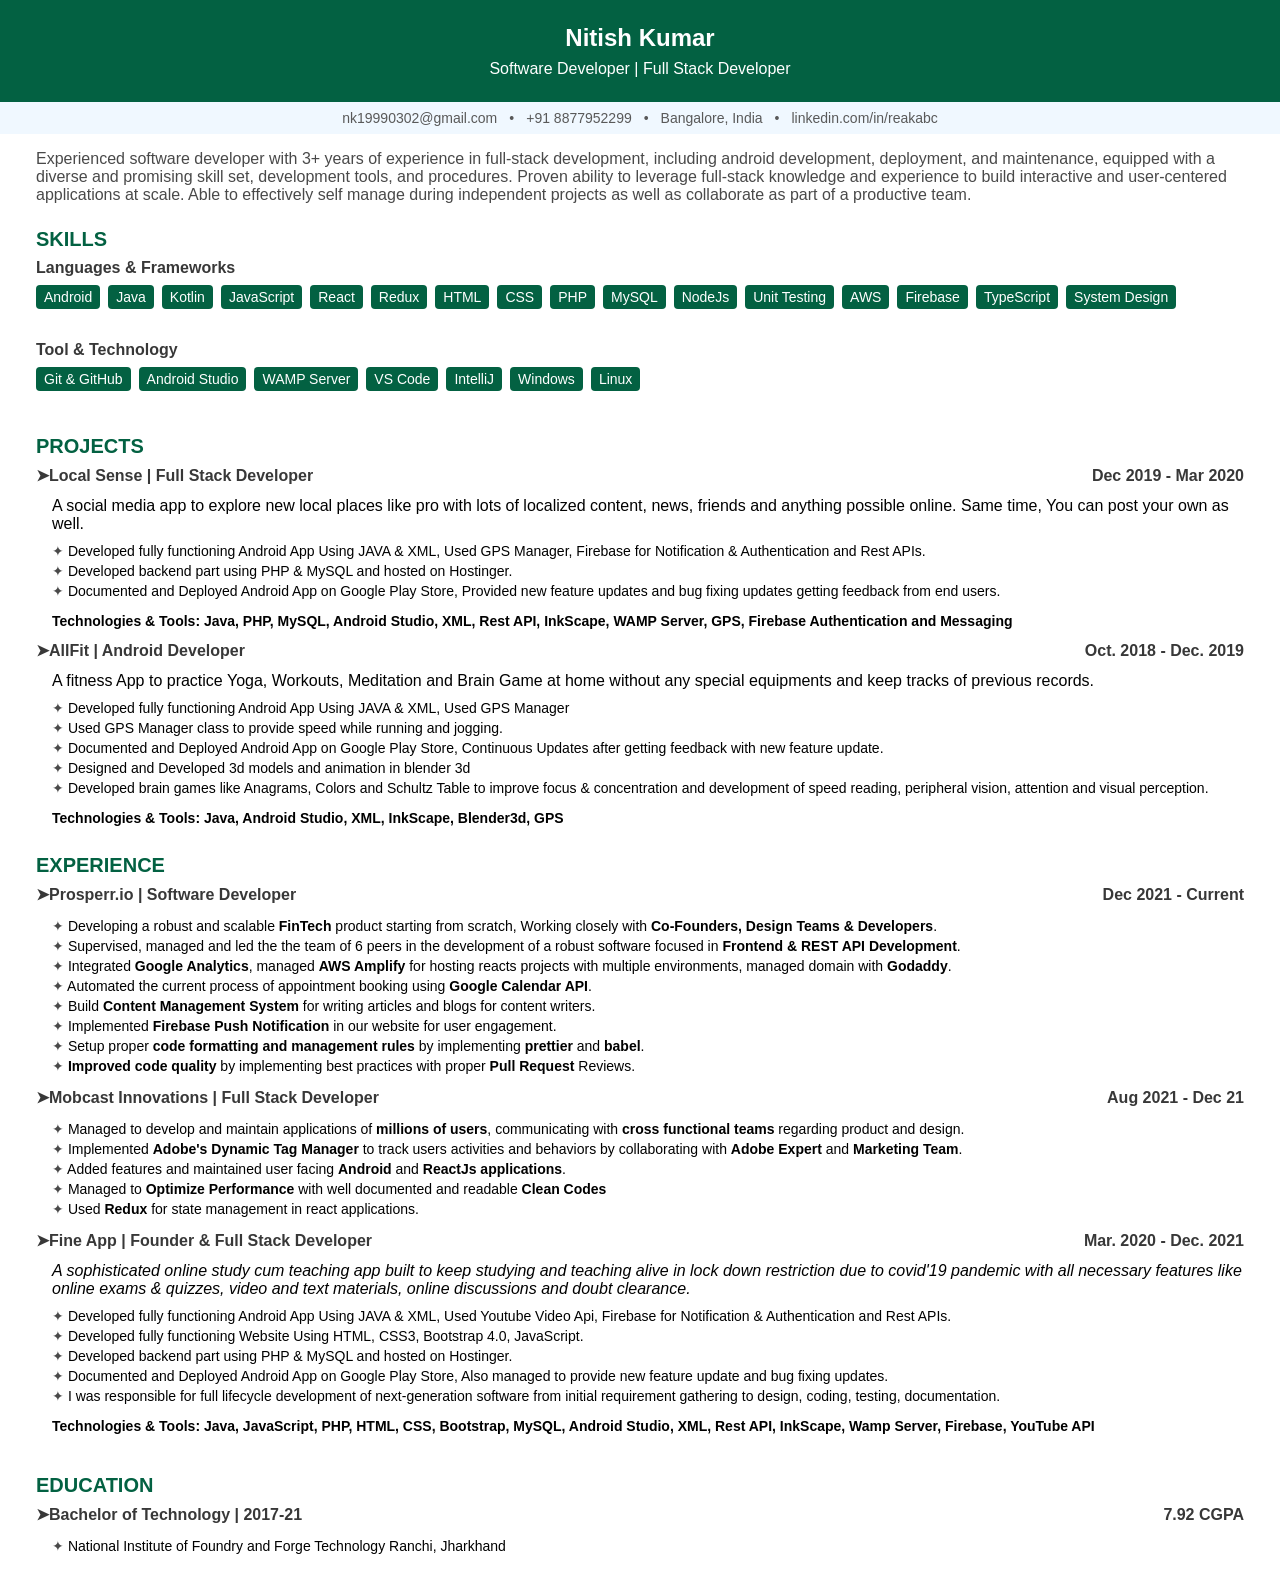
==== index.html @ 5aae714b "index.html added" ====
<!DOCTYPE html>
<html lang="en">
    <head>
        <meta charset="UTF-8" />
        <meta http-equiv="X-UA-Compatible" content="IE=edge" />
        <meta name="viewport" content="width=device-width, initial-scale=1.0" />
        <title>Resume_Nitish_Kumar</title>
        <link rel="stylesheet" href="style.css" />
        <script src="./main.js"></script>
    </head>
    <body>
        <section class="section heading">
            <h2>Nitish Kumar</h2>
            <p class="sub-heading">Software Developer | Full Stack Developer</p>
        </section>
        <section class="section personal-details">
            <ul class="contact-details">
                <li>nk19990302@gmail.com</li>
                <li>•</li>
                <li>+91 8877952299</li>
                <li>•</li>
                <li>Bangalore, India</li>
                <li>•</li>
                <li>linkedin.com/in/reakabc</li>
            </ul>
        </section>
        <section class="section" id="intro-section">
            <script>
                renderIntro();
            </script>
        </section>
        <section>
            <h2 class="title">SKILLS</h2>
        </section>
        <section class="section skills">
            <h3 class="main-heading">Languages & Frameworks</h3>
            <div class="main-skills">
                <ul class="skill-set" id="skill-set">
                    <script>
                        renderLanguages();
                    </script>
                </ul>
            </div>
        </section>
        <section class="section skills">
            <h3 class="main-heading">Tool & Technology</h3>
            <div class="main-skills">
                <ul class="tool-set" id="tool-set">
                    <script>
                        renderTools();
                    </script>
                </ul>
            </div>
        </section>
        <section>
            <h2 class="title" style="margin-top: 20px">PROJECTS</h2>
        </section>
        <section class="section experiences" id="projects">
            <script>
                renderExperience("projects");
            </script>
        </section>
        <section>
            <h2 class="title">EXPERIENCE</h2>
        </section>
        <section class="section experiences" id="experiences">
            <script>
                renderExperience("experiences");
            </script>
        </section>

        <section>
            <h2 class="title" style="margin-top: 20px">EDUCATION</h2>
        </section>
        <section class="section experiences" id="education">
            <script>
                renderExperience("educations");
            </script>
        </section>
    </body>
</html>
---- style.css ----
* {
    box-sizing: border-box;
    font-family: sans-serif;
    margin: 0px;
}


.heading {
    padding: 24px 24px;
    background-color: rgb(3, 97, 66);
    text-align: center;
    color: white;
}

.sub-heading {
    margin-top: 8px;
    color: white;
}

.personal-details {
    background-color: aliceblue;
    color: rgb(89, 89, 89);
}

.contact-details {
    display: flex;
    justify-content: center;
    align-items: center;
    padding: 8px;
    column-gap: 12px;
}

li {
    list-style: none;
    font-size: 14px;
}

.short-desc {
    padding: 16px 36px;
    background-color: white;
    color: rgb(73, 73, 73);
}

.skills {
    padding: 8px 36px;
}

.main-heading {
    font-size: 16px;
    color: rgb(56, 56, 56);
}

.skill-set,
.tool-set {
    list-style: none;
    padding: 8px 0px;
}

.skill {
    background-color: rgb(3, 97, 66);
    color: white;
    padding: 4px 8px;
    display: inline-block;
    border-radius: 4px;
    margin-right: 8px;
    margin-bottom: 8px;
}

.title {
    color: rgb(3, 97, 66);
    margin-left: 36px;
    font-size: 20px;
    margin-top: 8px;
}

.experiences {
    padding: 8px 36px;
}

.flex-row{
  display: flex;
  justify-content: space-between;
  align-items: center;
}

.roles-n-responsibilities li:before {
  content: "\2726 ";
  display: inline-block;
  color: rgb(73, 73, 73);
}

.roles-n-responsibilities{
  padding-left: 16px;
  line-height: 20px;
  margin-top: 8px;
}

.about {
    margin-left: 16px;
    margin-top: 12px;
}

.techs {
    font-weight: bold;
    font-size: 14px;
    margin-top: 12px;
    margin-left: 16px;
    margin-bottom: 12px;
}

@media print {
    /* h2 { 
      page-break-before: always;
    } */
    h2, h3, h4 {
      page-break-after: avoid;
    }
    pre, blockquote {
      page-break-inside: avoid;
    }

    .section {
        page-break-inside: avoid;
    }
  }
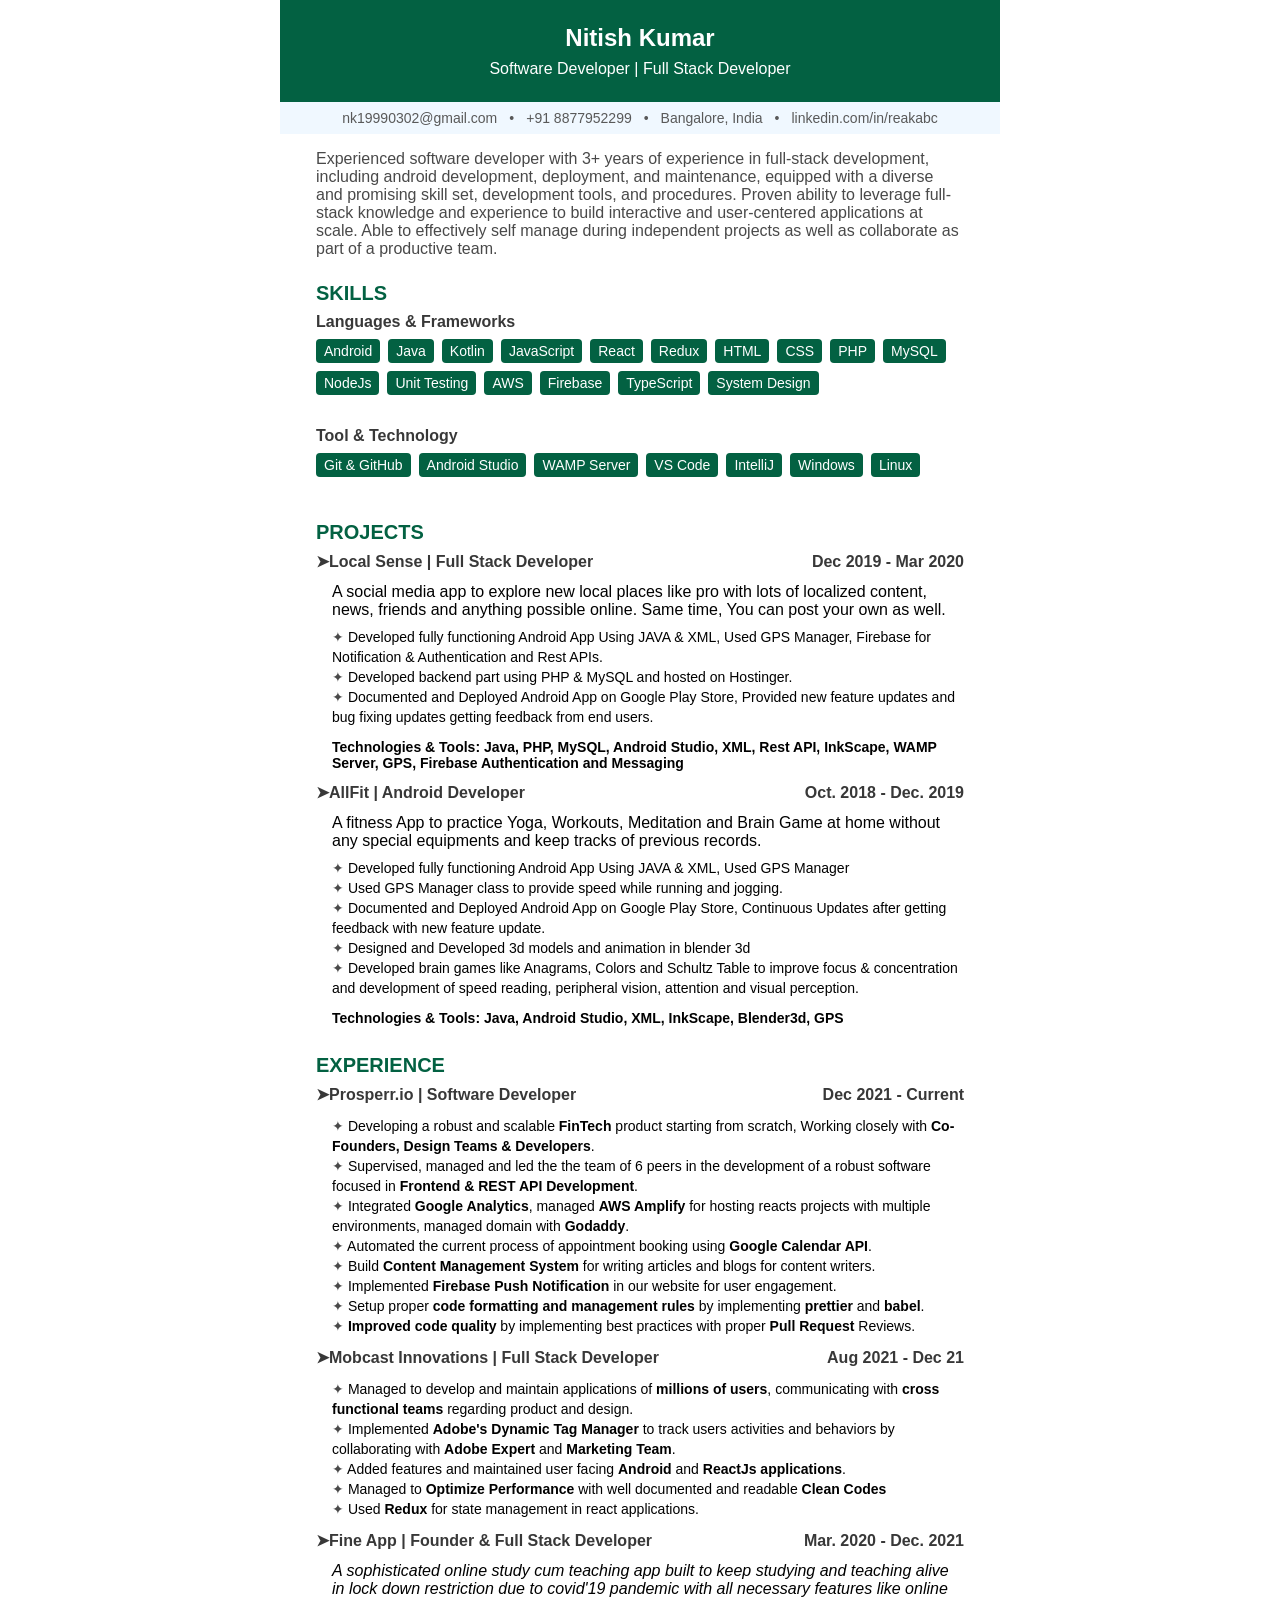
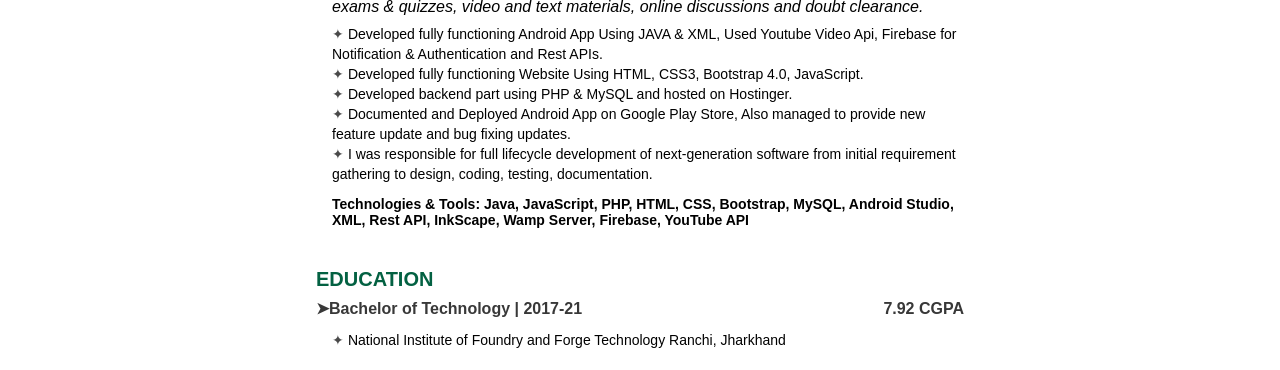
==== commit 8005b4d4: "added max-width" ====
--- a/index.html
+++ b/index.html
@@ -1,14 +1,17 @@
 <!DOCTYPE html>
 <html lang="en">
-    <head>
-        <meta charset="UTF-8" />
-        <meta http-equiv="X-UA-Compatible" content="IE=edge" />
-        <meta name="viewport" content="width=device-width, initial-scale=1.0" />
-        <title>Resume_Nitish_Kumar</title>
-        <link rel="stylesheet" href="style.css" />
-        <script src="./main.js"></script>
-    </head>
-    <body>
+
+<head>
+    <meta charset="UTF-8" />
+    <meta http-equiv="X-UA-Compatible" content="IE=edge" />
+    <meta name="viewport" content="width=device-width, initial-scale=1.0" />
+    <title>Resume_Nitish_Kumar</title>
+    <link rel="stylesheet" href="style.css" />
+    <script src="./main.js"></script>
+</head>
+
+<body>
+    <div class="main-wrapper">
         <section class="section heading">
             <h2>Nitish Kumar</h2>
             <p class="sub-heading">Software Developer | Full Stack Developer</p>
@@ -77,5 +80,7 @@
                 renderExperience("educations");
             </script>
         </section>
-    </body>
-</html>
+    </div>
+</body>
+
+</html>
--- a/style.css
+++ b/style.css
@@ -4,9 +4,20 @@
     margin: 0px;
 }
 
+body {
+    display: flex;
+    flex-direction: column;
+    justify-content: center;
+    align-items: center;
+}
+
+.main-wrapper {
+    max-width: 720px;
+}
 
 .heading {
     padding: 24px 24px;
+    width: 100%;
     background-color: rgb(3, 97, 66);
     text-align: center;
     color: white;
@@ -77,22 +88,22 @@
     padding: 8px 36px;
 }
 
-.flex-row{
-  display: flex;
-  justify-content: space-between;
-  align-items: center;
+.flex-row {
+    display: flex;
+    justify-content: space-between;
+    align-items: center;
 }
 
 .roles-n-responsibilities li:before {
-  content: "\2726 ";
-  display: inline-block;
-  color: rgb(73, 73, 73);
+    content: "\2726 ";
+    display: inline-block;
+    color: rgb(73, 73, 73);
 }
 
-.roles-n-responsibilities{
-  padding-left: 16px;
-  line-height: 20px;
-  margin-top: 8px;
+.roles-n-responsibilities {
+    padding-left: 16px;
+    line-height: 20px;
+    margin-top: 8px;
 }
 
 .about {
@@ -109,17 +120,22 @@
 }
 
 @media print {
+
     /* h2 { 
       page-break-before: always;
     } */
-    h2, h3, h4 {
-      page-break-after: avoid;
+    h2,
+    h3,
+    h4 {
+        page-break-after: avoid;
     }
-    pre, blockquote {
-      page-break-inside: avoid;
+
+    pre,
+    blockquote {
+        page-break-inside: avoid;
     }
 
     .section {
         page-break-inside: avoid;
     }
-  }+}
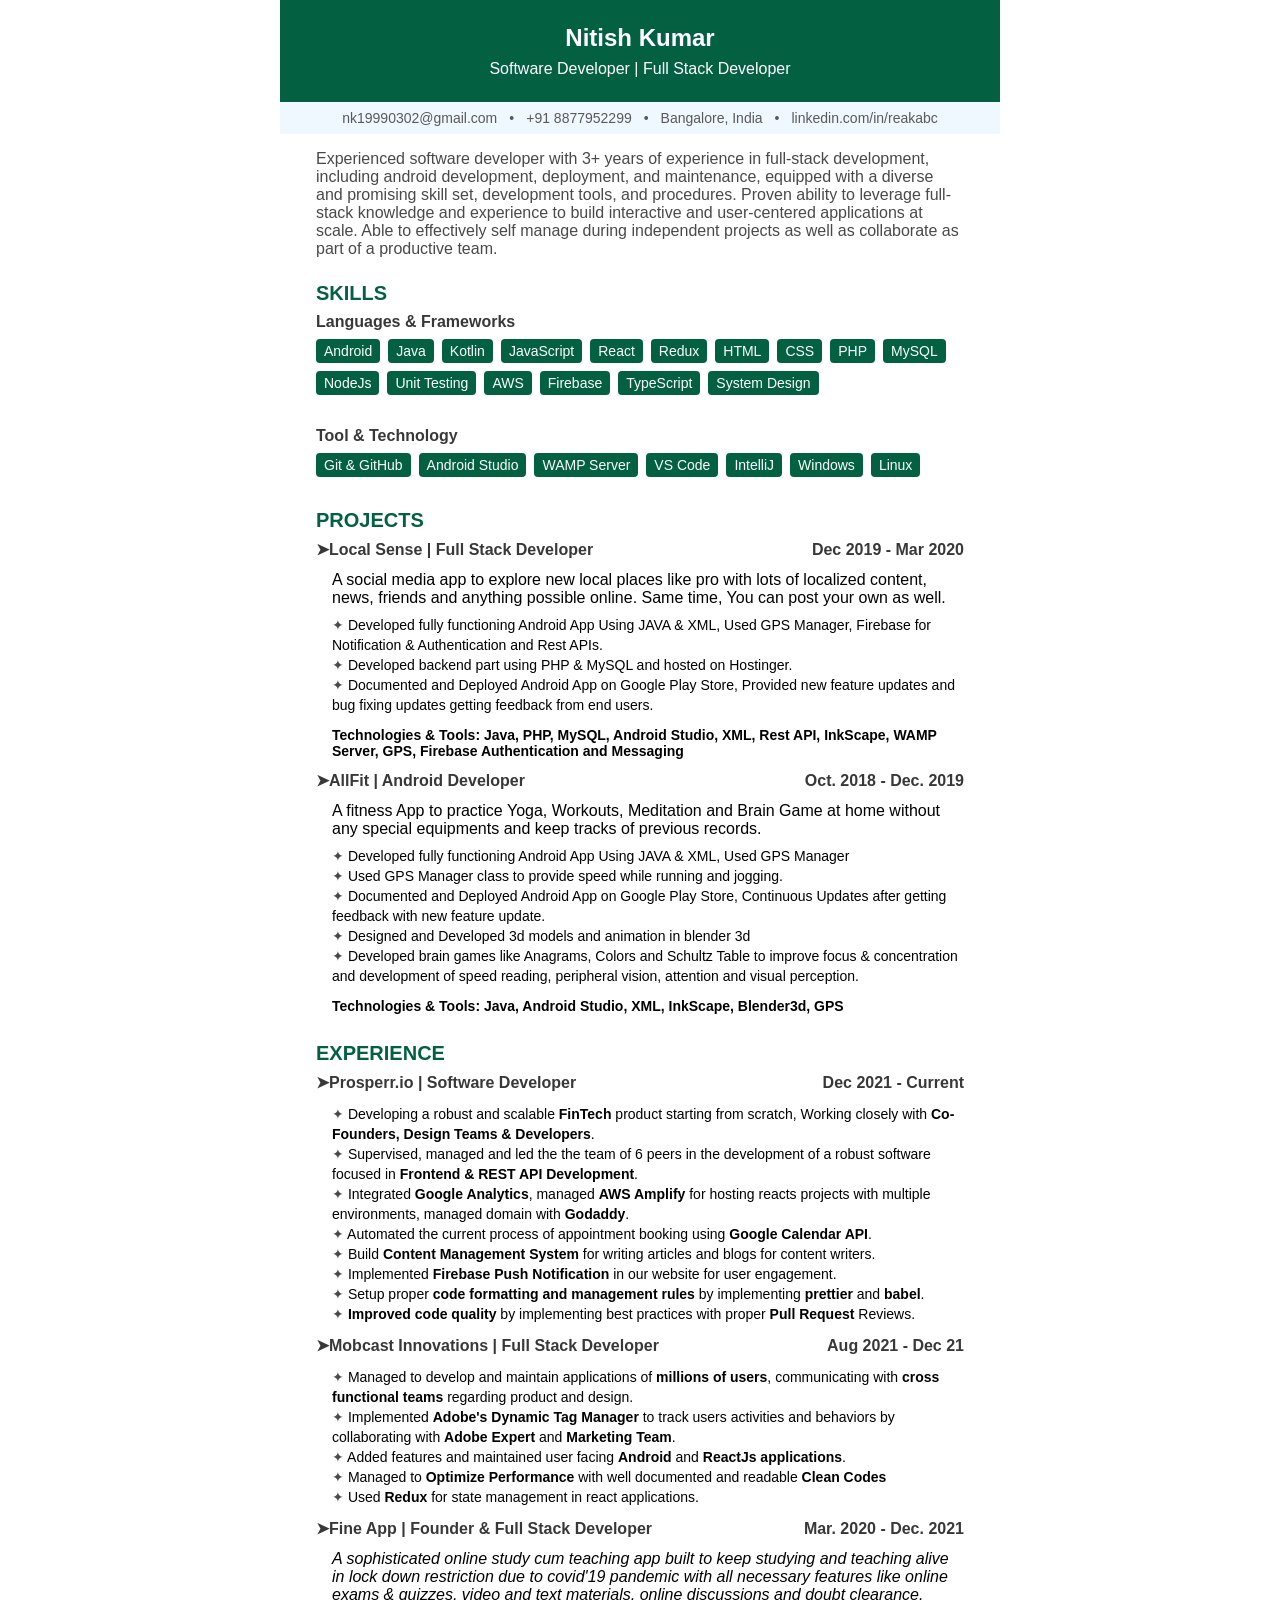
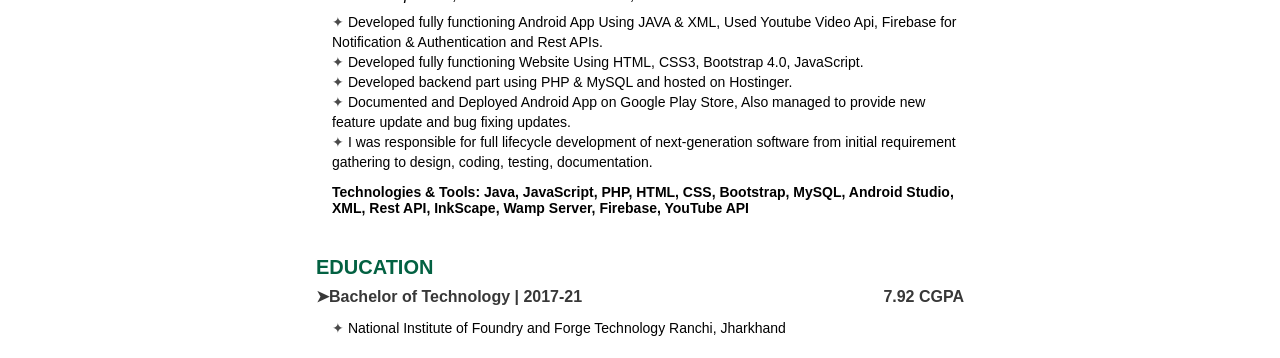
==== commit 8a973e15: "title margin issue for experience" ====
--- a/index.html
+++ b/index.html
@@ -56,7 +56,7 @@
             </div>
         </section>
         <section>
-            <h2 class="title" style="margin-top: 20px">PROJECTS</h2>
+            <h2 class="title">PROJECTS</h2>
         </section>
         <section class="section experiences" id="projects">
             <script>
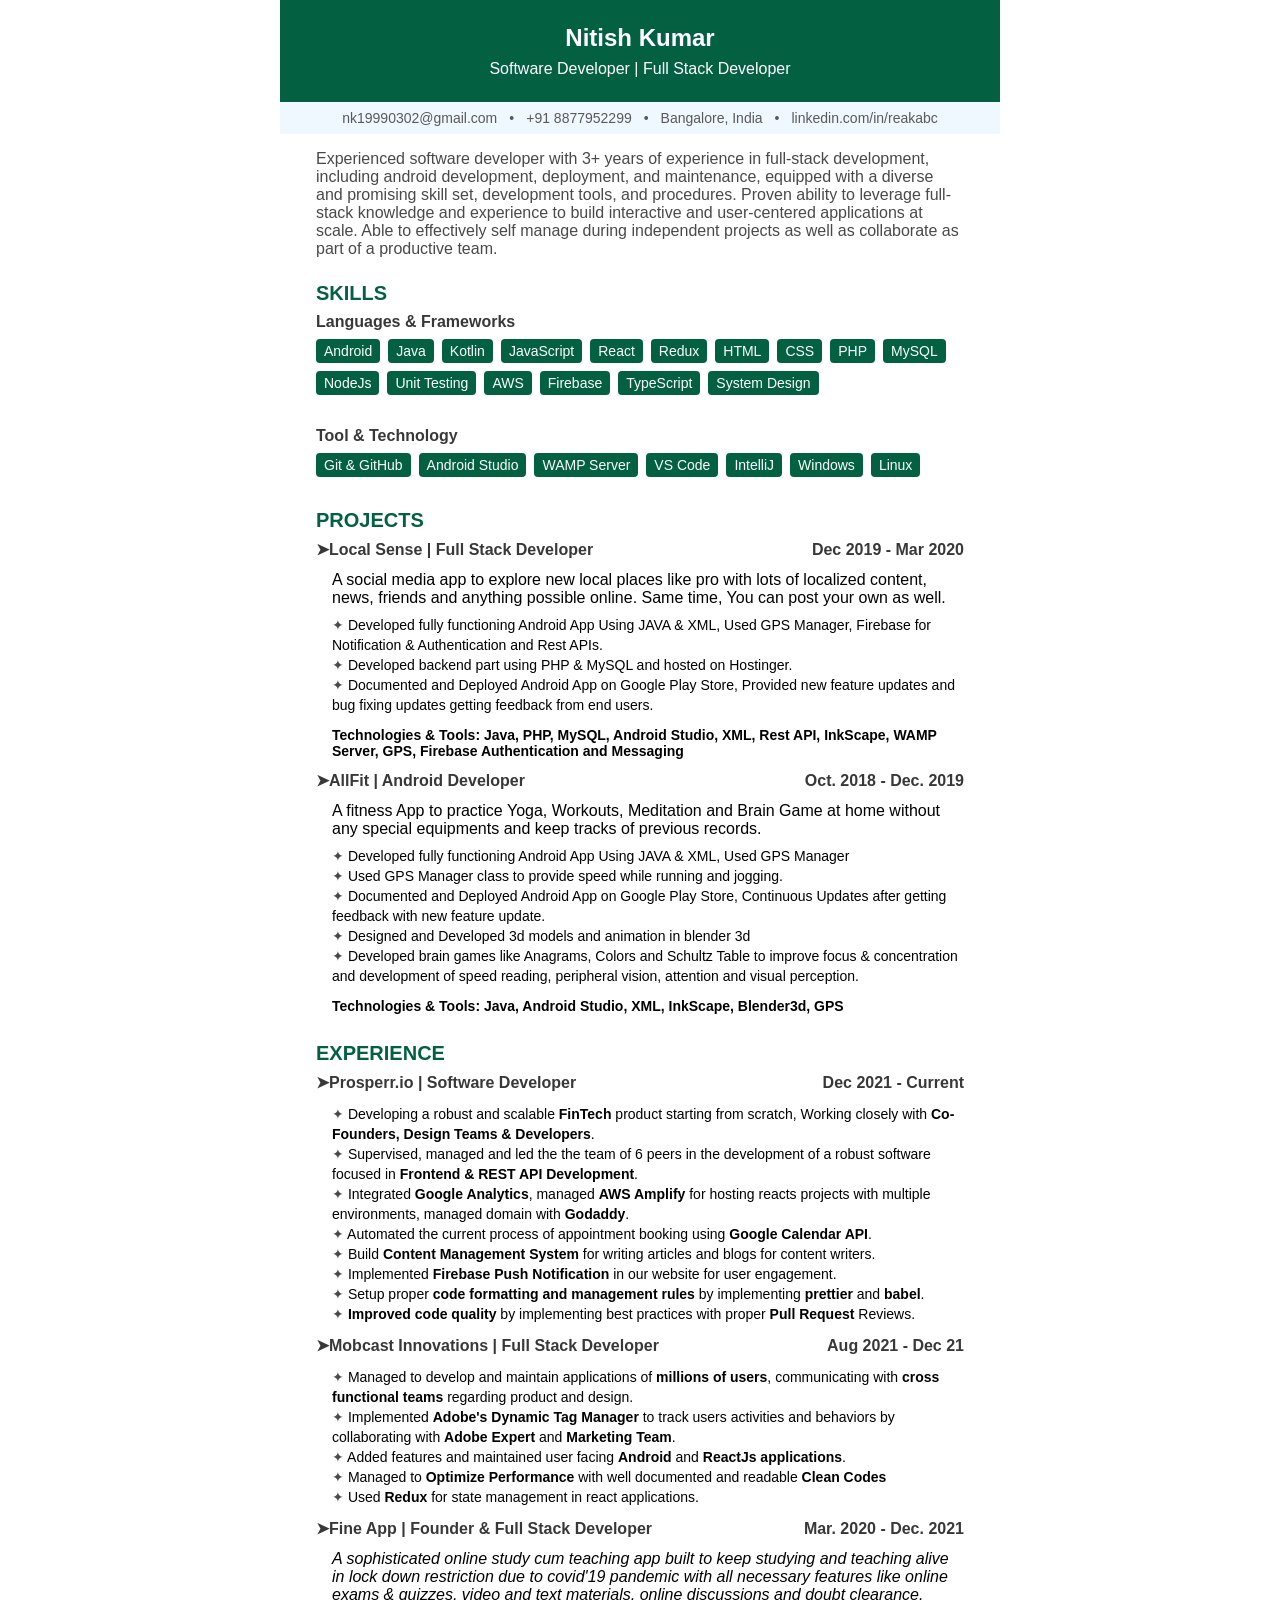
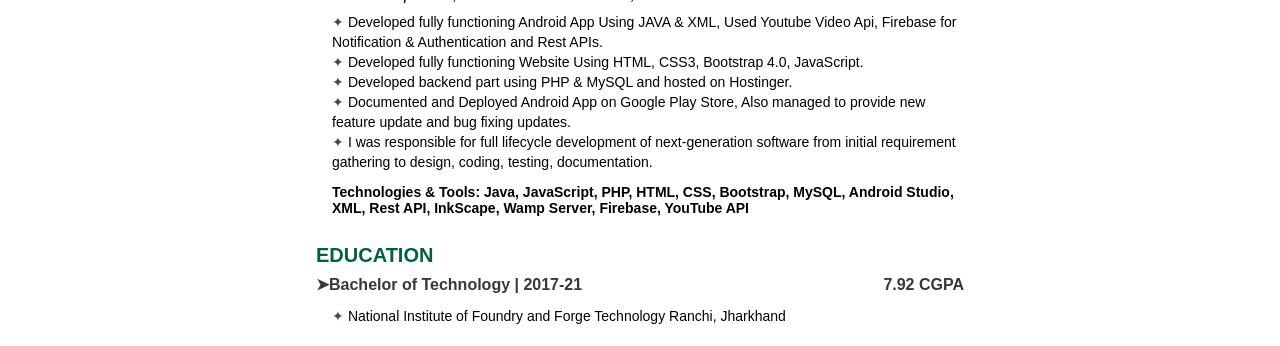
==== commit 282e15b6: "title margin issue for education" ====
--- a/index.html
+++ b/index.html
@@ -73,7 +73,7 @@
         </section>
 
         <section>
-            <h2 class="title" style="margin-top: 20px">EDUCATION</h2>
+            <h2 class="title">EDUCATION</h2>
         </section>
         <section class="section experiences" id="education">
             <script>
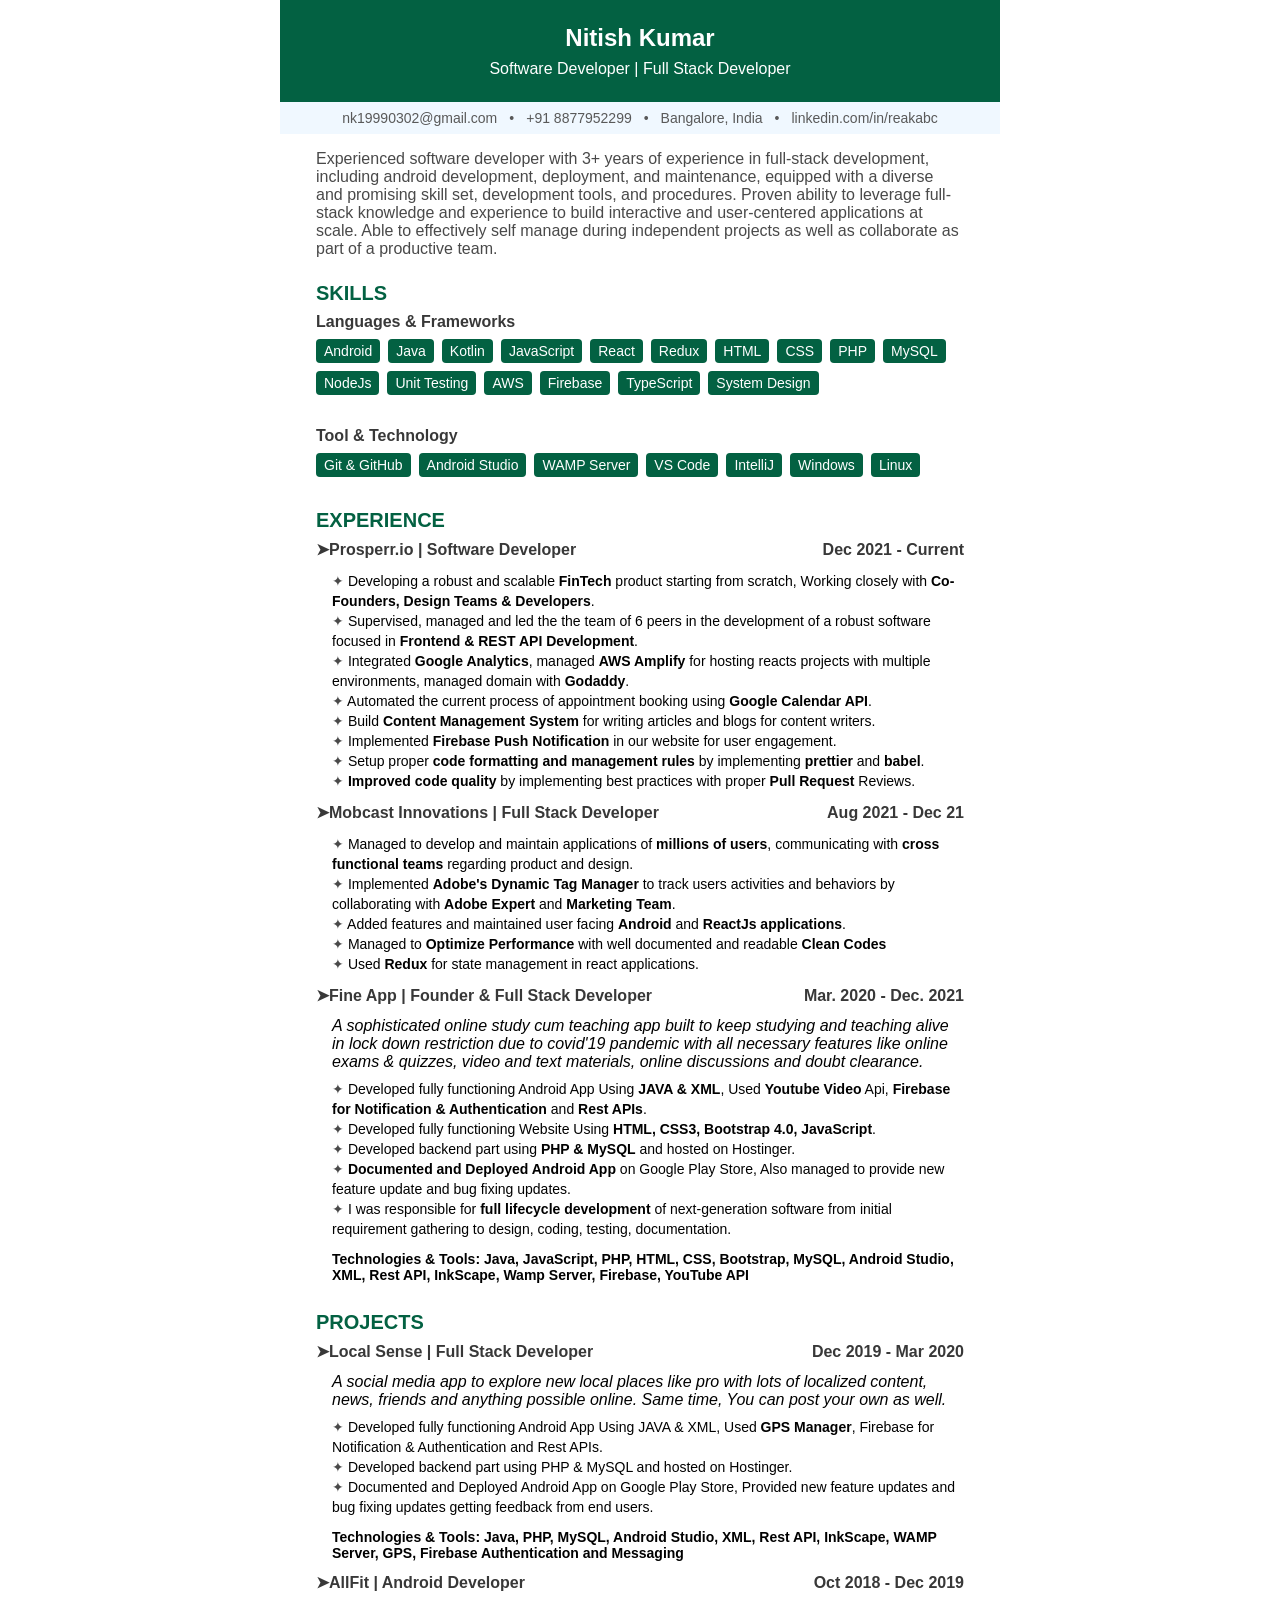
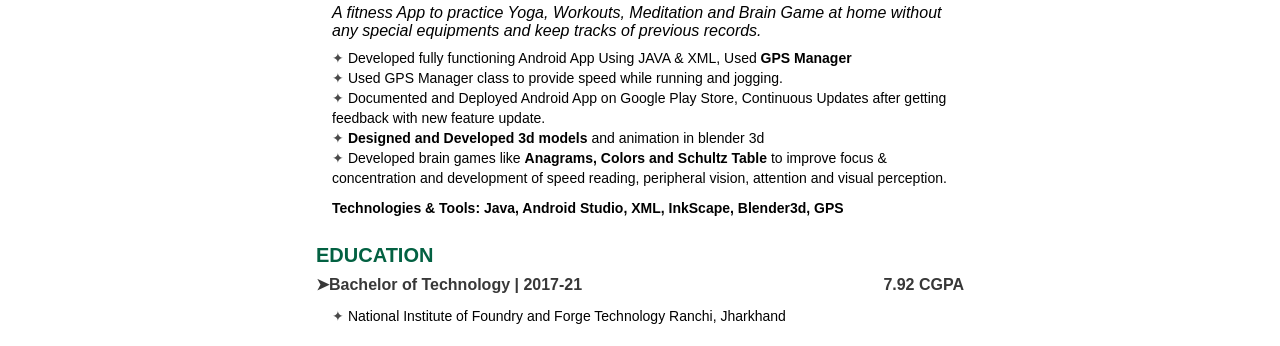
==== commit dce01886: "highlighted some important word" ====
--- a/index.html
+++ b/index.html
@@ -56,6 +56,14 @@
             </div>
         </section>
         <section>
+            <h2 class="title">EXPERIENCE</h2>
+        </section>
+        <section class="section experiences" id="experiences">
+            <script>
+                renderExperience("experiences");
+            </script>
+        </section>
+        <section>
             <h2 class="title">PROJECTS</h2>
         </section>
         <section class="section experiences" id="projects">
@@ -63,15 +71,6 @@
                 renderExperience("projects");
             </script>
         </section>
-        <section>
-            <h2 class="title">EXPERIENCE</h2>
-        </section>
-        <section class="section experiences" id="experiences">
-            <script>
-                renderExperience("experiences");
-            </script>
-        </section>
-
         <section>
             <h2 class="title">EDUCATION</h2>
         </section>
